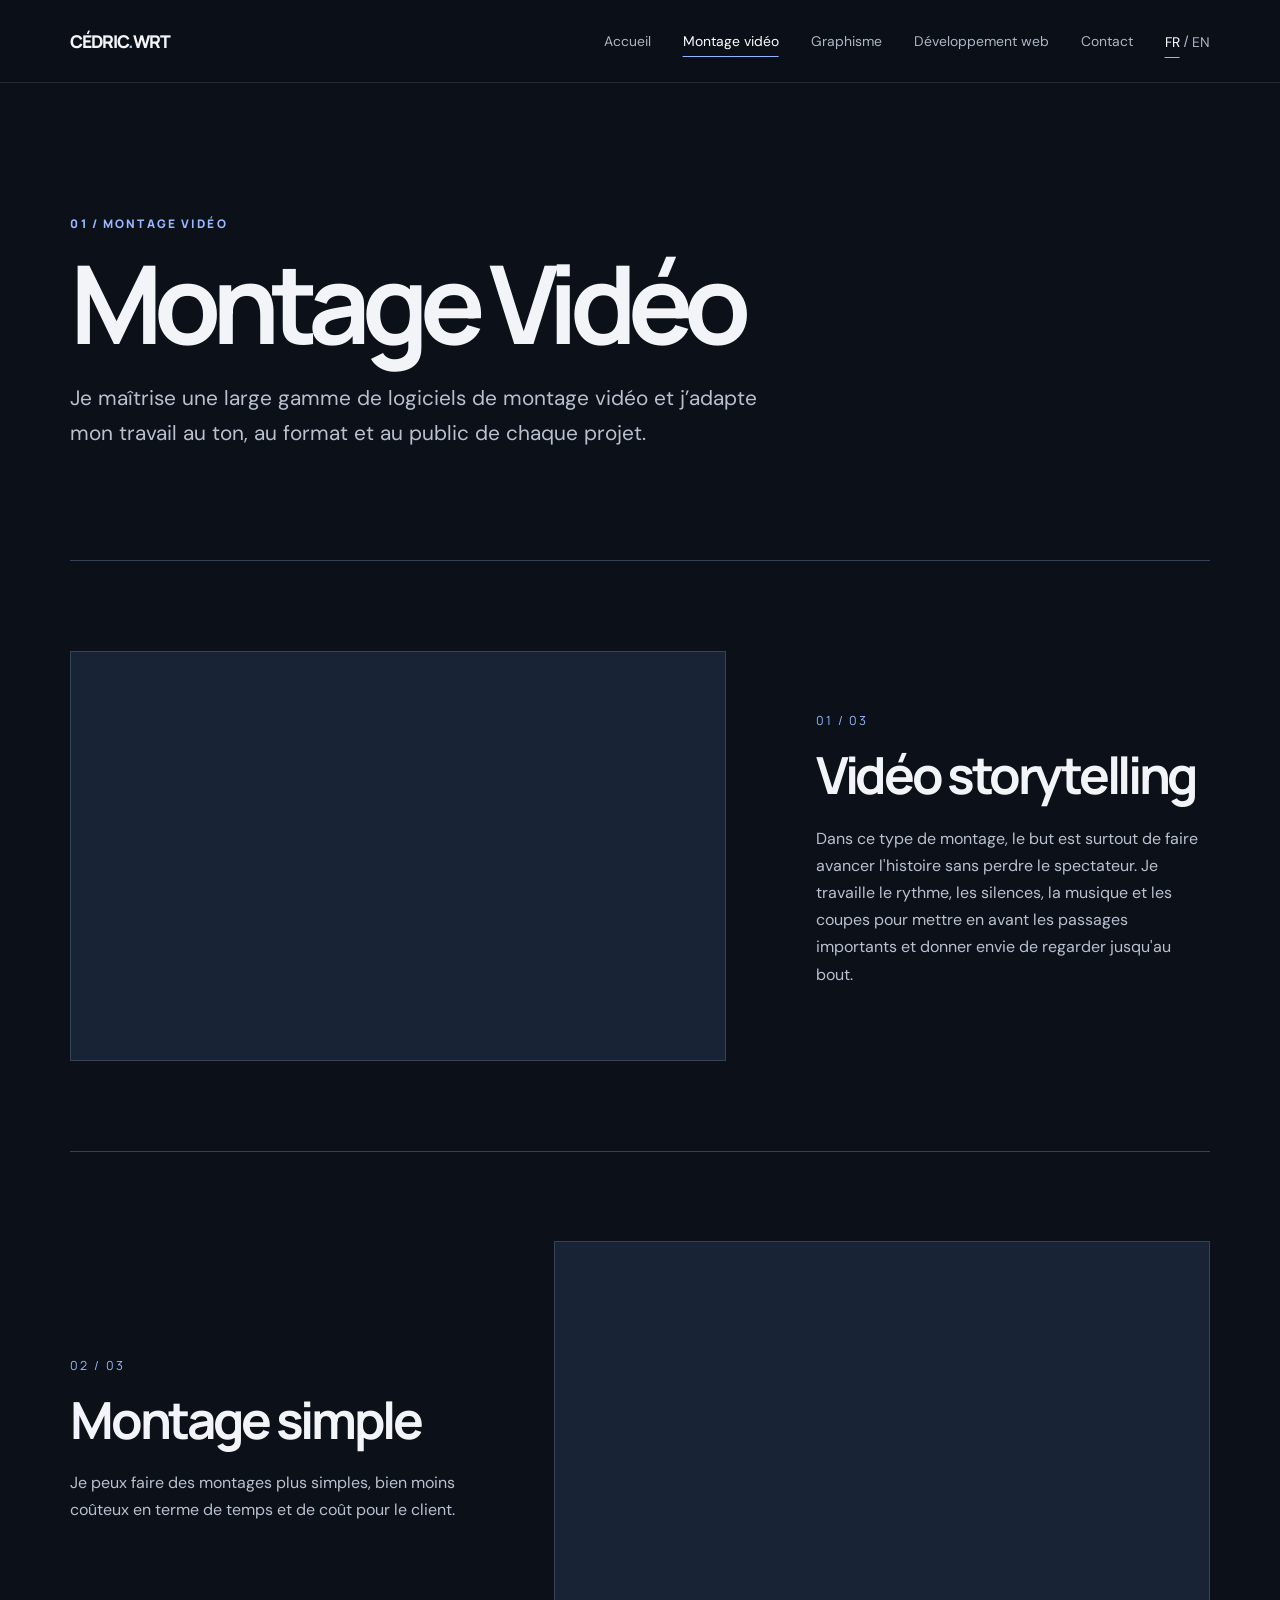
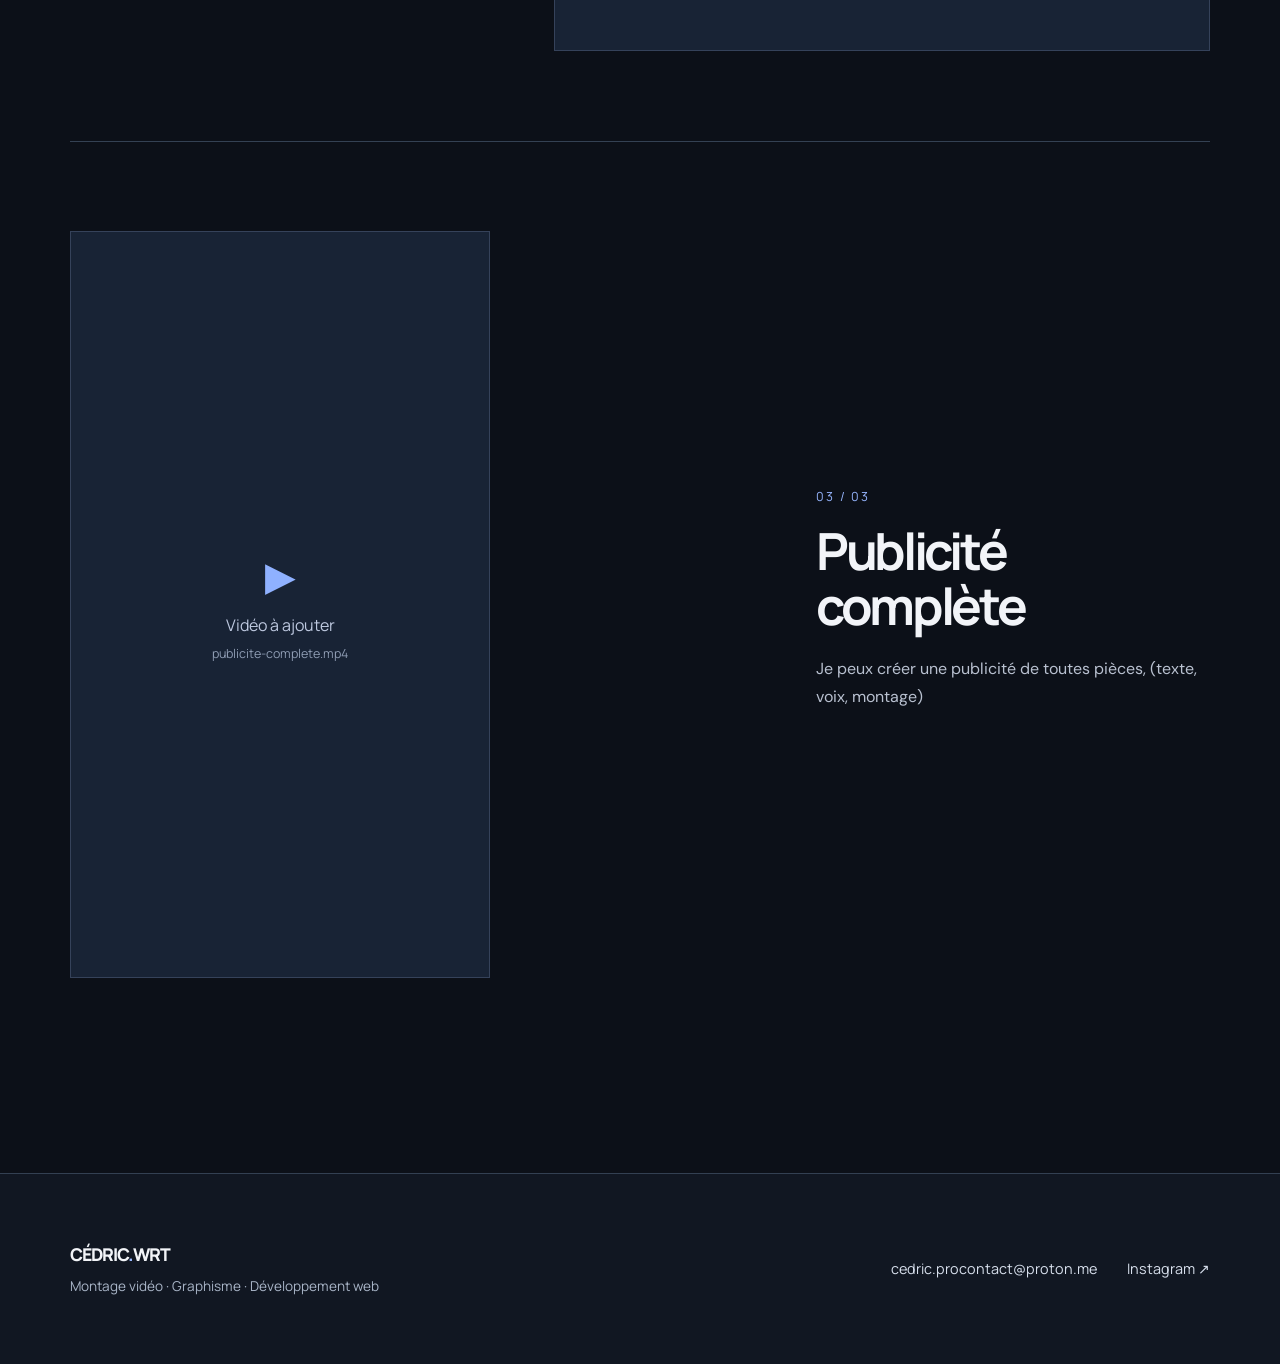
==== montage-video.html @ 8fe5d1e2 "Add files via upload" ====
<!DOCTYPE html>
<html lang="fr">
  <head>
    <meta charset="utf-8">
    <meta name="viewport" content="width=device-width, initial-scale=1">
    <meta name="description" content="Vidéo storytelling, montage simple et publicités complètes.">
    <meta name="theme-color" content="#0c1018">
    <title>Monteur vidéo pas cher — Cédric</title>
    <link rel="icon" type="image/svg+xml" href="data:image/svg+xml,%3Csvg%20xmlns%3D%22http%3A//www.w3.org/2000/svg%22%20viewBox%3D%220%200%2064%2064%22%3E%3Crect%20width%3D%2264%22%20height%3D%2264%22%20rx%3D%2214%22%20fill%3D%22%230c1018%22/%3E%3Cpath%20d%3D%22M17%2020h15c10%200%2016%205%2016%2012s-6%2012-16%2012H17V20zm12%208v8h4c4%200%206-1%206-4s-2-4-6-4h-4z%22%20fill%3D%22%239bb9ff%22/%3E%3Ccircle%20cx%3D%2251%22%20cy%3D%2245%22%20r%3D%224%22%20fill%3D%22%239bb9ff%22/%3E%3C/svg%3E">
    <link rel="stylesheet" href="style.css">
    <script src="app.js" defer></script>
    <noscript>
      <style>
        .menu-toggle { display: none; }
        .header-inner {
          height: auto;
          min-height: 82px;
          flex-wrap: wrap;
          padding-top: 20px;
          padding-bottom: 20px;
        }
        .nav { display: flex; position: static; flex-wrap: wrap; }
        img { opacity: 1 !important; }
      </style>
    </noscript>
  </head>

  <body data-page="video">
    <div id="app">
      <header class="site-header">
        <div class="shell header-inner">
          <a class="brand" href="index.html" aria-label="Cédric WRT, accueil">
            CÉDRIC<span>.</span>WRT
          </a>

          <button class="menu-toggle" type="button" aria-label="Ouvrir le menu" aria-expanded="false" aria-controls="main-nav">
            Menu
          </button>

          <nav class="nav" id="main-nav" aria-label="Navigation principale">
            <a href="index.html">Accueil</a>
            <a href="montage-video.html" aria-current="page">Montage vidéo</a>
            <a href="graphisme.html">Graphisme</a>
            <a href="developpement-web.html">Développement web</a>
            <a href="contact.html">Contact</a>
            <span class="language-switcher" role="group" aria-label="Langue">
              <a href="montage-video.html" lang="fr" hreflang="fr" aria-label="Voir cette page en français" aria-current="page">FR</a>
              <span aria-hidden="true"> / </span>
              <a href="video editing - en.html" lang="en" hreflang="en" aria-label="Voir cette page en anglais">EN</a>
            </span>
          </nav>
        </div>
      </header>

      <main>
        <section class="shell page-intro">
          <span class="eyebrow">01 / Montage vidéo</span>

          <h1>Montage Vidéo</h1>

          <p class="lead">
            Je maîtrise une large gamme de logiciels de montage
            vidéo et j’adapte mon travail au ton, au format et au
            public de chaque projet.
          </p>
        </section>

        <div class="shell work-list">
          <article class="work-row">
            <a
              class="media-frame video-frame"
              href="https://youtu.be/HVOf-MblB14?si=Utmf944ObLZimUbz"
              target="_blank"
              rel="noopener noreferrer"
              aria-label="Regarder la vidéo storytelling sur YouTube"
            >
              <img
                src="voir-sur-youtube.png"
                alt="Voir la vidéo storytelling sur YouTube"
                loading="lazy"
              >
            </a>

            <div class="work-copy">
              <span class="index">01 / 03</span>

              <h2>Vidéo storytelling</h2>

              <p>
                Dans ce type de montage, le but est surtout de
                faire avancer l'histoire sans perdre le spectateur.
                Je travaille le rythme, les silences, la musique
                et les coupes pour mettre en avant les passages
                importants et donner envie de regarder jusqu'au bout.
              </p>
            </div>
          </article>

          <article class="work-row reverse">
            <a
              class="media-frame video-frame"
              href="https://youtu.be/JXlJCIQVzCc?si=Ne_6Uoa5hXZgDZs-"
              target="_blank"
              rel="noopener noreferrer"
              aria-label="Regarder le montage simple sur YouTube"
            >
              <img
                src="voir-sur-youtube.png"
                alt="Voir le montage simple sur YouTube"
                loading="lazy"
              >
            </a>

            <div class="work-copy">
              <span class="index">02 / 03</span>

              <h2>Montage simple</h2>

              <p>
                Je peux faire des montages plus simples,
                bien moins coûteux en terme de temps et de
                coût pour le client.
              </p>
            </div>
          </article>

          <article class="work-row portrait-video">
            <div class="media-frame video-frame">
  <video src="publicite-complete.mp4" preload="metadata" controls playsinline aria-label="Publicité complète">
  </video>

  <div class="placeholder" aria-hidden="true">
    <span class="symbol">▶</span>
    <span>Vidéo à ajouter</span>
    <small>publicite-complete.mp4</small>
  </div>
</div>

            <div class="work-copy">
              <span class="index">03 / 03</span>

              <h2>Publicité complète</h2>

              <p>
                Je peux créer une publicité de toutes pièces,
                (texte, voix, montage)
              </p>
            </div>
          </article>
        </div>
      </main>

      <footer class="footer">
        <div class="shell footer-inner">
          <div>
            <a class="brand" href="index.html">
              CÉDRIC<span>.</span>WRT
            </a>
            <p>Montage vidéo · Graphisme · Développement web</p>
          </div>

          <div class="footer-links">
            <a href="mailto:cedric.procontact@proton.me">
              cedric.procontact@proton.me
            </a>

            <a href="https://www.instagram.com/cedric.wrt/" target="_blank" rel="noopener noreferrer">
              Instagram ↗
            </a>
          </div>
        </div>
      </footer>
    </div>
  </body>
</html>
---- style.css ----
@import url('https://fonts.googleapis.com/css2?family=DM+Sans:wght@400;500;600;700&family=Manrope:wght@400;500;600;700;800&display=swap');

:root {
  font-family: Manrope, Arial, sans-serif;
  color: #f2f4f8;
  background: #0c1018;
  font-size: 16px;
  scroll-behavior: smooth;
}

* {
  box-sizing: border-box;
}

body {
  margin: 0;
  min-width: 320px;
}

a {
  color: inherit;
  text-decoration: none;
}

button {
  font: inherit;
}

img,
video {
  display: block;
  max-width: 100%;
}

::selection {
  background: #a8c3ff;
  color: #101725;
}

.shell {
  max-width: 1440px;
  margin: auto;
  padding: 0 clamp(20px, 5.5vw, 88px);
}

.site-header {
  position: sticky;
  z-index: 20;
  top: 0;
  border-bottom: 1px solid #ffffff1c;
  background: #0c1018e8;
  backdrop-filter: blur(18px);
}

.header-inner {
  height: 82px;
  display: flex;
  align-items: center;
  justify-content: space-between;
  gap: 24px;
}

.brand {
  font-size: 1.1rem;
  font-weight: 800;
  letter-spacing: -.06em;
  white-space: nowrap;
}

.brand span {
  color: #99b8ff;
}

.nav {
  display: flex;
  gap: clamp(15px, 2.5vw, 34px);
  align-items: center;
}

.nav a {
  font-family: 'DM Sans', Arial, sans-serif;
  font-size: .87rem;
  color: #aeb6c6;
  transition: color .2s;
}

.nav a:hover,
.nav a[aria-current=page] {
  color: #fff;
}

.nav a[aria-current=page] {
  text-decoration: underline;
  text-decoration-color: #91b4ff;
  text-underline-offset: 10px;
}

.menu-toggle {
  display: none;
  background: none;
  border: 1px solid #41495b;
  border-radius: 8px;
  color: white;
  padding: 8px 11px;
}

.eyebrow {
  color: #99b8ff;
  text-transform: uppercase;
  letter-spacing: .18em;
  font-size: .74rem;
  font-weight: 800;
}

.page-intro {
  padding-top: clamp(75px, 10vw, 146px);
  padding-bottom: clamp(66px, 7vw, 110px);
}

.page-intro h1,
.home-hero h1 {
  font-size: clamp(3.6rem, 8.5vw, 8.6rem);
  line-height: .96;
  letter-spacing: -.085em;
  margin: 18px 0 26px;
  font-weight: 700;
  max-width: 1100px;
}

.home-hero h1 em,
.page-intro h1 em {
  font-style: normal;
  color: #98b7ff;
}

.lead {
  font-family: 'DM Sans', Arial, sans-serif;
  color: #b9c1d0;
  font-size: clamp(1.05rem, 1.7vw, 1.3rem);
  line-height: 1.65;
  max-width: 730px;
}

.home-hero {
  padding-top: clamp(80px, 12vw, 174px);
  padding-bottom: 60px;
}

.home-hero .lead {
  max-width: 680px;
}

.section-kicker {
  display: flex;
  align-items: center;
  gap: 16px;
  color: #9ba7bb;
  text-transform: uppercase;
  letter-spacing: .14em;
  font-size: .73rem;
  font-weight: 700;
  margin-bottom: 25px;
}

.section-kicker:before {
  content: '';
  width: 32px;
  height: 1px;
  background: #95b5ff;
}

.tiles {
  display: grid;
  grid-template-columns: repeat(3, minmax(0, 1fr));
  gap: 14px;
  margin: 0 0 110px;
}

.tile {
  min-height: clamp(350px, 38vw, 560px);
  position: relative;
  overflow: hidden;
  border: 1px solid #3c4961;
  background: #17223a;
  display: flex;
  flex-direction: column;
  justify-content: space-between;
  padding: 27px;
  isolation: isolate;
}

.tile:before {
  content: '';
  position: absolute;
  inset: 0;
  background: linear-gradient(180deg, transparent 38%, #090e1ce8 100%);
  z-index: -1;
}

.tile:nth-child(2) {
  background: #283044;
}

.tile:nth-child(3) {
  background: #1a2b35;
}

.tile:hover .tile-preview {
  transform: scale(1.05);
}

.tile-preview {
  position: absolute;
  inset: 0;
  z-index: -2;
  transition: transform .5s;
}

.tile-preview img {
  width: 100%;
  height: 100%;
  object-fit: cover;
  opacity: 0;
  transition: opacity .3s;
}

.tile-preview img.loaded {
  opacity: 1;
}

.tile:nth-child(1) .tile-preview {
  background: radial-gradient(circle at 60% 36%, #5477bc 0, #243758 38%, #142139 75%);
}

.tile:nth-child(2) .tile-preview {
  background: radial-gradient(circle at 35% 40%, #a4829c 0, #4c4056 36%, #242b3d 77%);
}

.tile:nth-child(3) .tile-preview {
  background: radial-gradient(circle at 70% 32%, #6e9c9a 0, #2c5b6a 34%, #182c3d 78%);
}

.tile .count {
  font-size: .79rem;
  color: #d9e1f4;
}

.tile-footer {
  display: flex;
  align-items: end;
  justify-content: space-between;
  gap: 10px;
}

.tile h2 {
  font-size: clamp(1.65rem, 3vw, 3rem);
  line-height: 1.05;
  letter-spacing: -.055em;
  margin: 0;
}

.tile .arrow {
  font-size: 2rem;
  line-height: 1;
}

.closing {
  display: flex;
  justify-content: space-between;
  gap: 28px;
  align-items: end;
  border-top: 1px solid #334052;
  padding: 50px 0 115px;
}

.closing h2 {
  max-width: 720px;
  font-size: clamp(1.6rem, 3vw, 3rem);
  line-height: 1.23;
  letter-spacing: -.05em;
  margin: 0;
  font-weight: 600;
}

.text-link {
  border-bottom: 1px solid #98b7ff;
  padding-bottom: 6px;
  color: #bdd0ff;
  white-space: nowrap;
}

.work-list {
  padding-bottom: 105px;
}

.work-row {
  display: grid;
  grid-template-columns: minmax(0, 1.25fr) minmax(270px, .75fr);
  gap: clamp(35px, 7vw, 110px);
  align-items: center;
  border-top: 1px solid #344153;
  padding: clamp(45px, 7vw, 95px) 0;
}

.work-row.reverse {
  grid-template-columns: minmax(270px, .75fr) minmax(0, 1.25fr);
}

.work-row.reverse .media-frame {
  grid-column: 2;
  grid-row: 1;
}

.work-row.reverse .work-copy {
  grid-column: 1;
  grid-row: 1;
}

.work-copy .index {
  color: #97b6ff;
  font-size: .78rem;
  letter-spacing: .15em;
}

.work-copy h2 {
  font-size: clamp(2rem, 4vw, 4.4rem);
  letter-spacing: -.065em;
  line-height: 1.08;
  margin: 17px 0 22px;
}

.work-copy p {
  font-family: 'DM Sans', Arial, sans-serif;
  color: #b9c1d0;
  line-height: 1.7;
  max-width: 450px;
}

.media-frame {
  aspect-ratio: 16/10;
  position: relative;
  background: #182335;
  border: 1px solid #35425a;
  overflow: hidden;
  display: grid;
  place-items: center;
}

.media-frame img,
.media-frame video {
  position: absolute;
  inset: 0;
  width: 100%;
  height: 100%;
  object-fit: cover;
  opacity: 0;
  transition: opacity .3s;
}

.media-frame .loaded {
  opacity: 1;
}

.placeholder {
  z-index: 1;
  text-align: center;
  color: #bdc8df;
  padding: 18px;
  pointer-events: none;
}

.placeholder .symbol {
  font-size: 2.5rem;
  color: #8fb1ff;
  display: block;
  margin-bottom: 12px;
}

.placeholder small {
  display: block;
  color: #8d9bb2;
  font-size: .78rem;
  margin-top: 9px;
  overflow-wrap: anywhere;
}

.media-frame:has(.loaded) .placeholder {
  display: none;
}

.media-frame video.loaded {
  z-index: 2;
}

.external-badge {
  position: absolute;
  right: 20px;
  bottom: 18px;
  z-index: 3;
  background: #0b1328cb;
  color: white;
  border: 1px solid #95aed4;
  padding: 9px 14px;
  font-size: .82rem;
}

.media-link:hover .external-badge {
  background: #9bb9ff;
  color: #0b1526;
}

.gallery-section {
  border-top: 1px solid #334052;
  padding: 65px 0 85px;
}

.section-heading {
  display: flex;
  align-items: end;
  justify-content: space-between;
  gap: 20px;
  margin-bottom: 34px;
}

.section-heading h2 {
  font-size: clamp(2.2rem, 5vw, 5rem);
  letter-spacing: -.07em;
  line-height: 1;
  margin: 0;
}

.section-heading p {
  color: #aeb8ca;
  max-width: 420px;
  line-height: 1.6;
  margin: 0;
}

.carousel {
  max-width: 1010px;
  margin: auto;
}

.slide-visual {
  aspect-ratio: 16/9;
  background: #182335;
}

.carousel-bottom {
  display: flex;
  justify-content: space-between;
  gap: 24px;
  align-items: center;
  margin-top: 20px;
}

.slide-caption {
  color: #c6cedb;
  margin: 0;
}

.carousel-controls {
  display: flex;
  align-items: center;
  gap: 13px;
  white-space: nowrap;
}

.carousel-controls button {
  border: 1px solid #526079;
  color: #fff;
  background: transparent;
  border-radius: 50%;
  width: 46px;
  height: 46px;
  cursor: pointer;
  font-size: 1.35rem;
}

.carousel-controls button:hover,
.carousel-controls button:focus-visible {
  background: #a6bfff;
  color: #09111d;
}

.counter {
  font-size: .8rem;
  color: #aab9d1;
  min-width: 52px;
  text-align: center;
}

.logo-board {
  max-width: 1010px;
  margin: auto;
}

.two-up {
  display: grid;
  grid-template-columns: repeat(2, minmax(0, 1fr));
  gap: 20px;
}

.two-up .media-frame {
  aspect-ratio: 18/25;
}

.portrait-video .media-frame {
  aspect-ratio: 9 / 16;
  max-width: 420px;
}

.card-caption {
  color: #acb8c9;
  margin: 14px 0 0;
}

.contact-block {
  display: grid;
  grid-template-columns: 1fr 1fr;
  gap: 45px;
  border-top: 1px solid #344153;
  padding: 75px 0 145px;
}

.contact-block h2 {
  font-size: clamp(1.7rem, 3vw, 3.2rem);
  line-height: 1.25;
  letter-spacing: -.05em;
  margin: 0;
}

.contact-links {
  display: grid;
  gap: 28px;
}

.contact-links a {
  font-size: clamp(1.2rem, 2vw, 2rem);
  border-bottom: 1px solid #344153;
  padding-bottom: 18px;
  overflow-wrap: anywhere;
}

.contact-links a:hover {
  color: #a5beff;
}

.contact-links span {
  display: block;
  font-size: .74rem;
  text-transform: uppercase;
  letter-spacing: .14em;
  color: #a9b9d1;
  margin-bottom: 10px;
}

.footer {
  border-top: 1px solid #334052;
  background: #111722;
}

.footer-inner {
  min-height: 190px;
  display: flex;
  justify-content: space-between;
  align-items: center;
  gap: 30px;
}

.footer p {
  color: #a9b5c7;
  font-size: .85rem;
  margin: 11px 0 0;
}

.footer-links {
  display: flex;
  flex-wrap: wrap;
  gap: 16px 30px;
  color: #d7dfec;
  font-size: .9rem;
}

.footer-links a:hover {
  color: #9dbbff;
}

:focus-visible {
  outline: 2px solid #a5c2ff;
  outline-offset: 4px;
}

@media (max-width: 900px) {
  .header-inner {
    height: 70px;
  }

  .tiles {
    grid-template-columns: 1fr;
    gap: 12px;
  }

  .tile {
    min-height: 340px;
  }

  .work-row,
  .work-row.reverse {
    grid-template-columns: 1fr;
    gap: 25px;
  }

  .work-row.reverse .media-frame,
  .work-row.reverse .work-copy {
    grid-column: auto;
    grid-row: auto;
  }

  .work-row.reverse .media-frame {
    order: 0;
  }

  .work-row.reverse .work-copy {
    order: 1;
  }

  .closing,
  .contact-block {
    display: block;
  }

  .closing .text-link {
    display: inline-block;
    margin-top: 25px;
  }

  .contact-links {
    margin-top: 38px;
  }
}

@media (max-width: 690px) {
  .menu-toggle {
    display: block;
  }

  .nav {
    display: none;
    position: absolute;
    top: 70px;
    left: 0;
    right: 0;
    background: #101722;
    border-bottom: 1px solid #45506a;
    padding: 22px;
    flex-direction: column;
    align-items: flex-start;
    gap: 22px;
  }

  .nav.open {
    display: flex;
  }

  .nav a {
    font-size: 1rem;
  }

  .page-intro {
    padding-top: 77px;
    padding-bottom: 60px;
  }

  .home-hero {
    padding-top: 92px;
  }

  .home-hero h1,
  .page-intro h1 {
    font-size: clamp(3.1rem, 15vw, 5.7rem);
  }

  .section-heading {
    display: block;
  }

  .section-heading p {
    margin-top: 16px;
  }

  .two-up {
    grid-template-columns: 1fr;
  }

  .footer-inner {
    align-items: flex-start;
    flex-direction: column;
    justify-content: center;
    padding-top: 36px;
    padding-bottom: 36px;
  }

  .carousel-bottom {
    align-items: flex-start;
    flex-direction: column;
  }

  .contact-block {
    padding-bottom: 90px;
  }
}
/* Same typography, colors and active state as the navigation. */
.language-switcher { white-space: nowrap; color: #aeb6c6; }
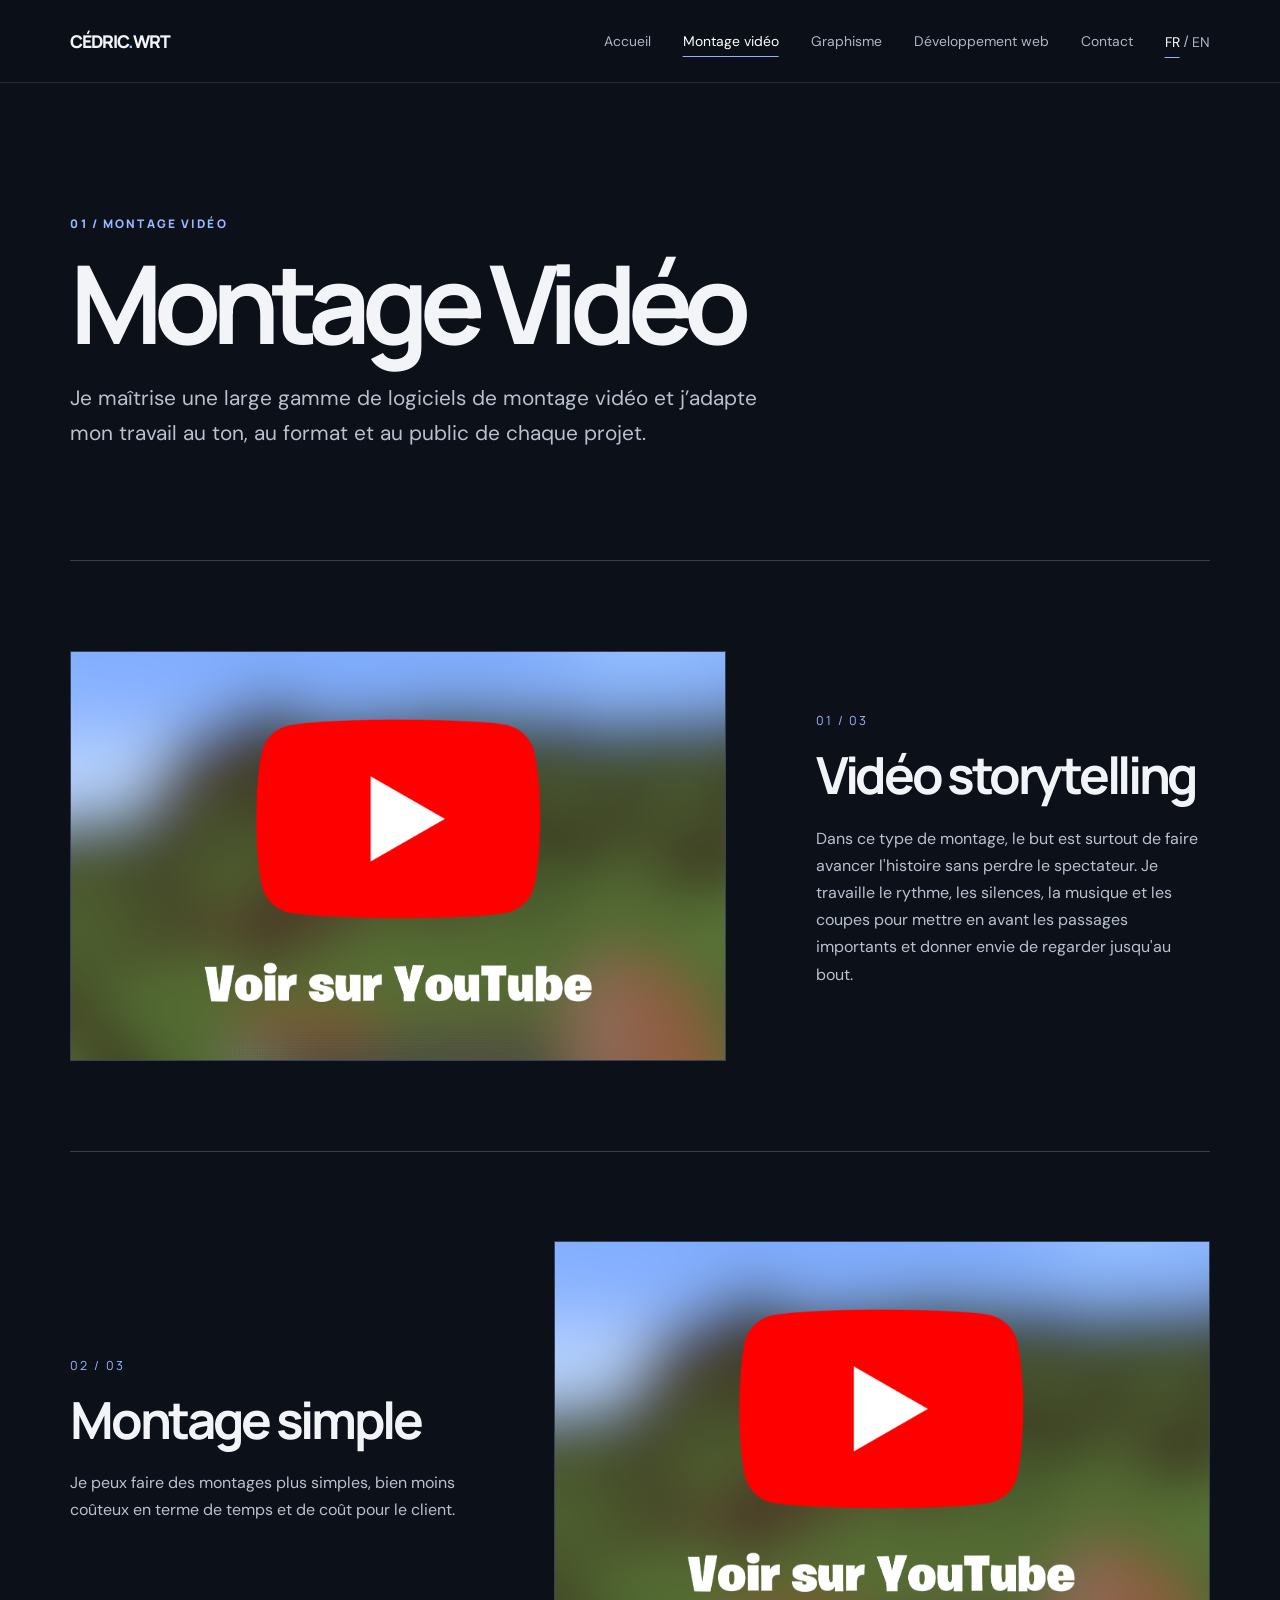
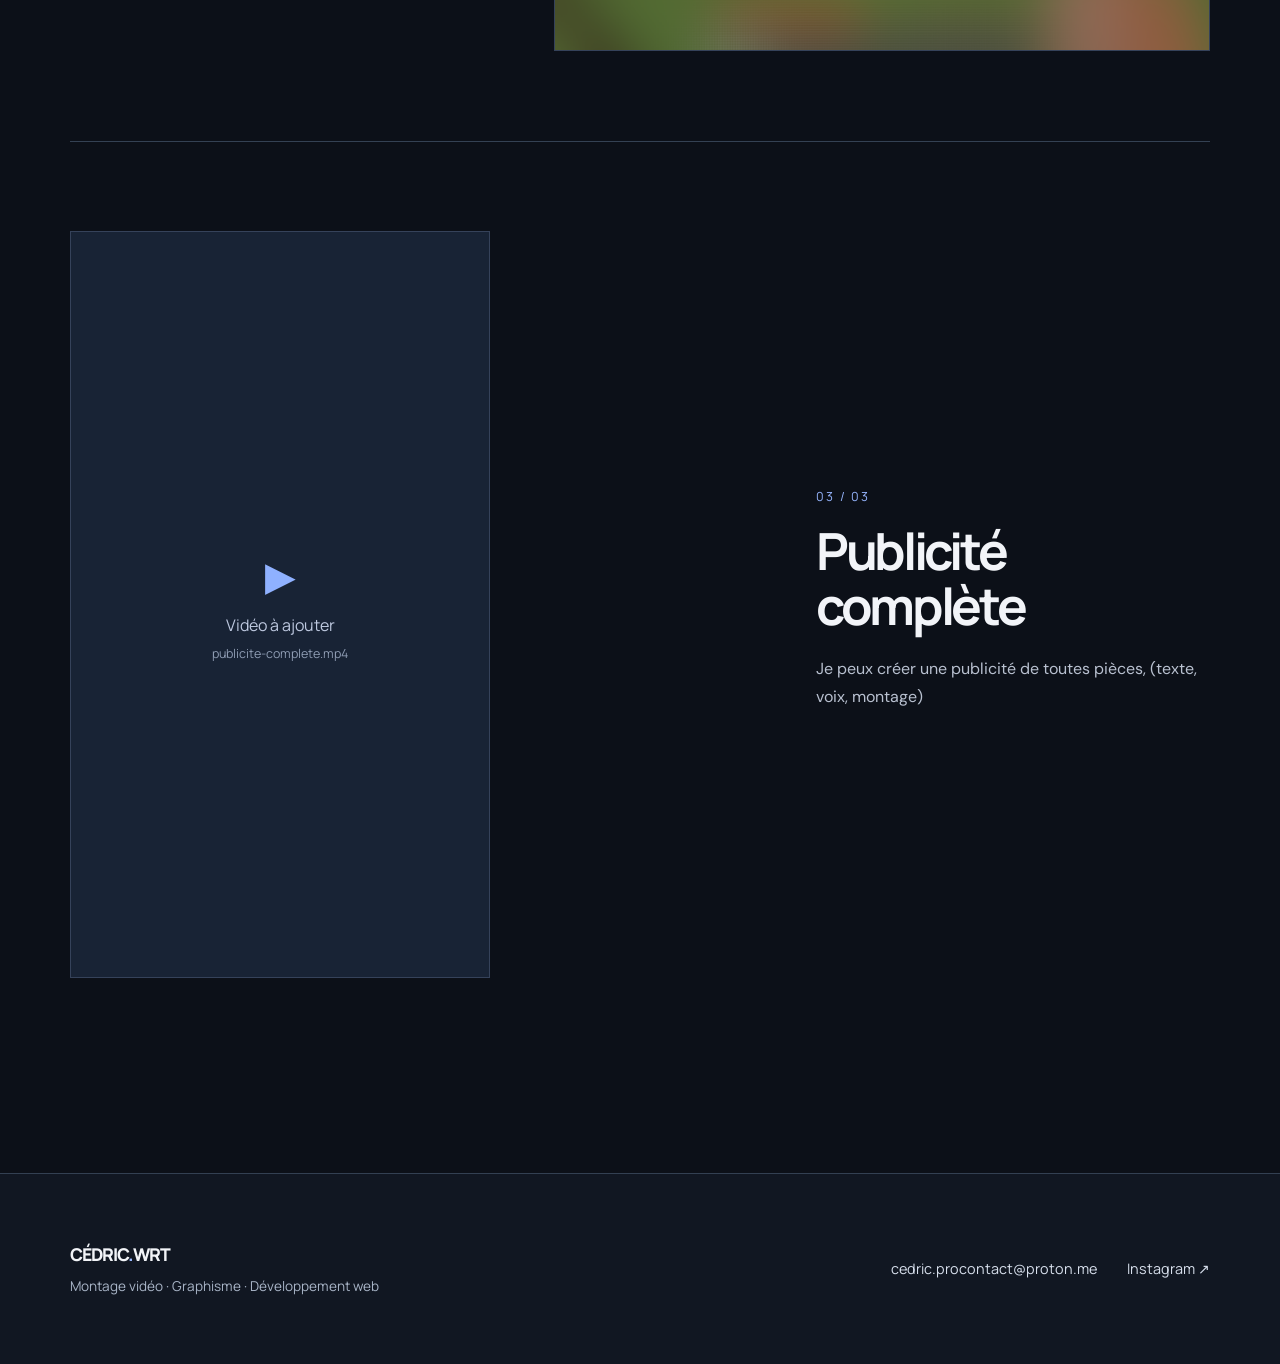
==== commit 42091f49: "Add files via upload" ====
--- a/montage-video.html
+++ b/montage-video.html
@@ -75,7 +75,7 @@
               aria-label="Regarder la vidéo storytelling sur YouTube"
             >
               <img
-                src="voir-sur-youtube.png"
+                src="voir-sur-youtube.PNG"
                 alt="Voir la vidéo storytelling sur YouTube"
                 loading="lazy"
               >
@@ -105,7 +105,7 @@
               aria-label="Regarder le montage simple sur YouTube"
             >
               <img
-                src="voir-sur-youtube.png"
+                src="voir-sur-youtube.PNG"
                 alt="Voir le montage simple sur YouTube"
                 loading="lazy"
               >
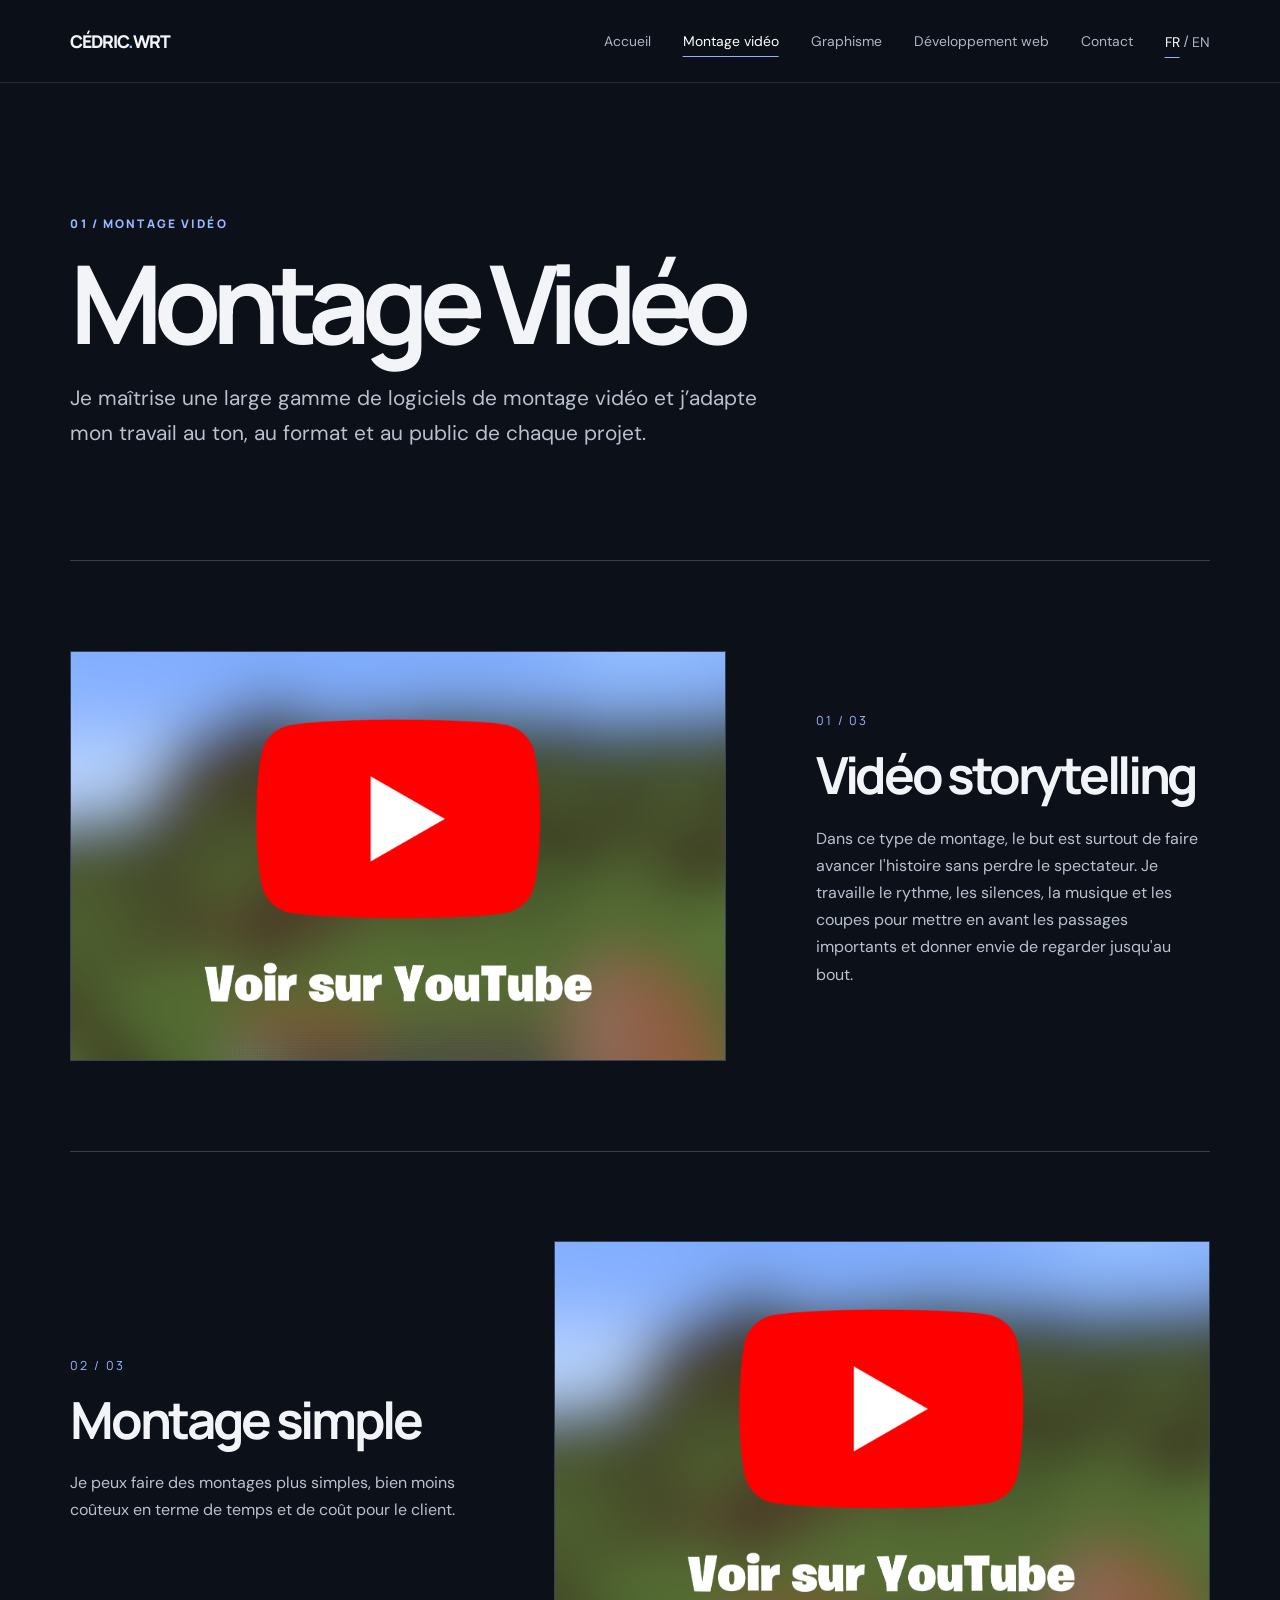
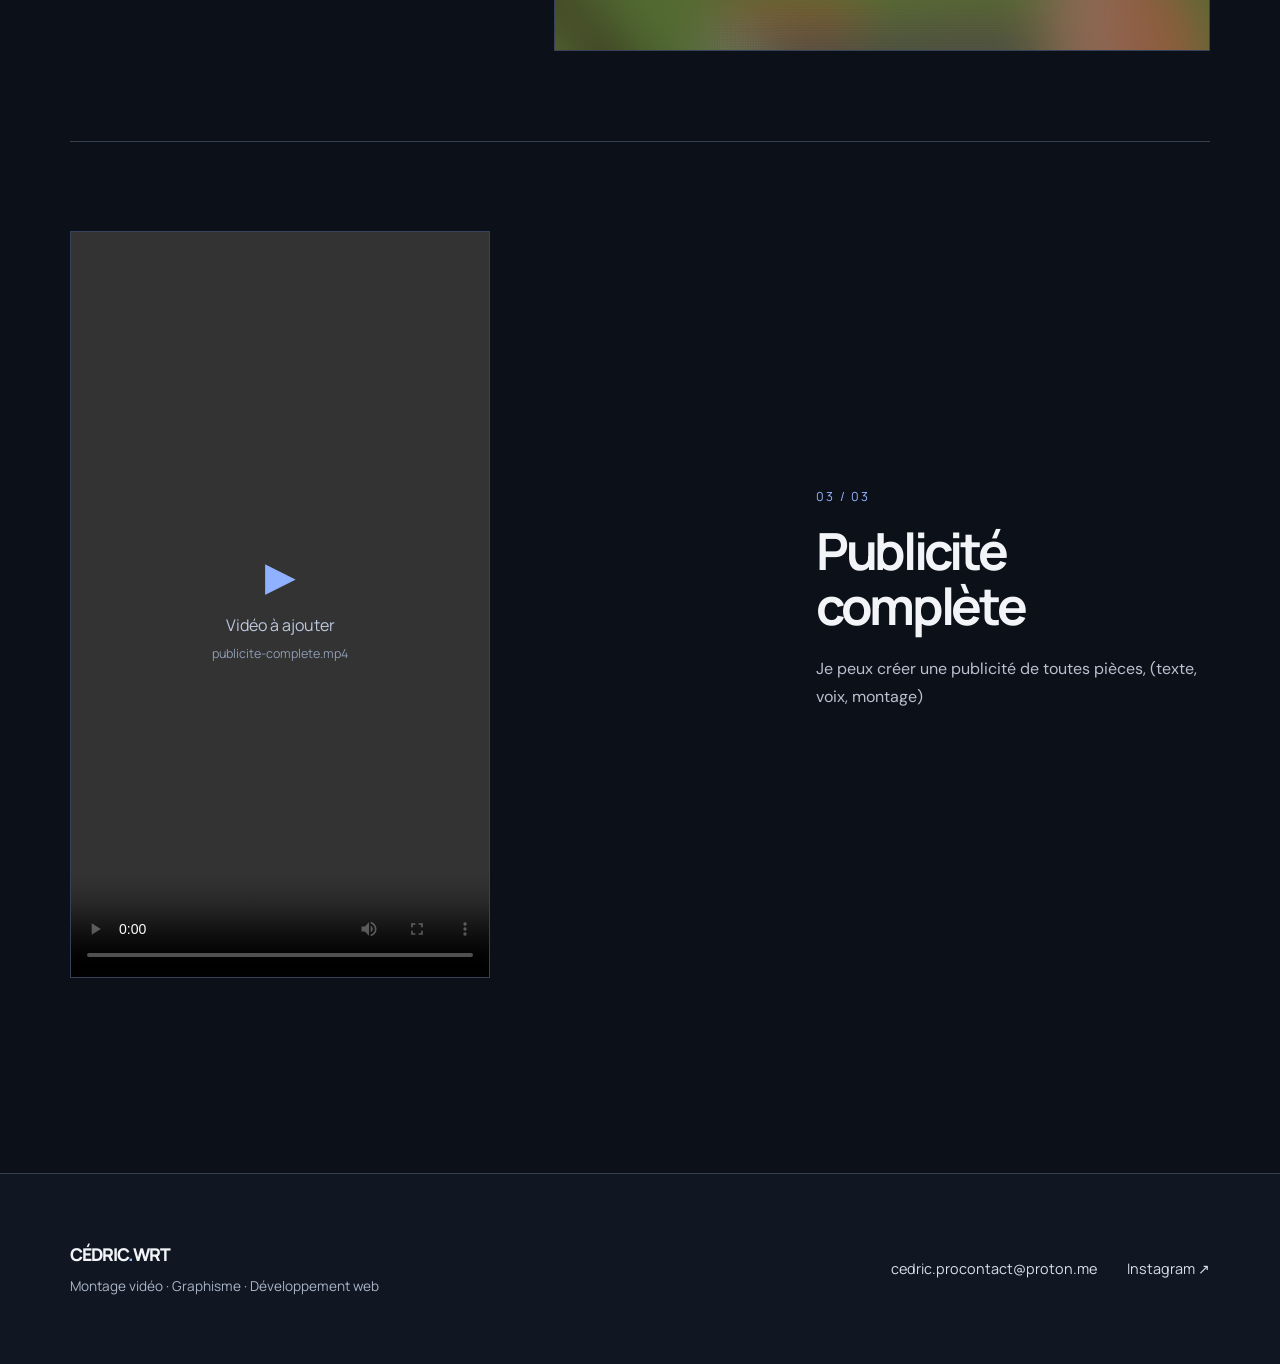
==== commit 8e0104fe: "Add files via upload" ====
--- a/montage-video.html
+++ b/montage-video.html
@@ -126,7 +126,7 @@
 
           <article class="work-row portrait-video">
             <div class="media-frame video-frame">
-  <video src="publicite-complete.mp4" preload="metadata" controls playsinline aria-label="Publicité complète">
+  <video src="publicite-complete.MP4" preload="metadata" controls playsinline aria-label="Publicité complète">
   </video>
 
   <div class="placeholder" aria-hidden="true">
--- a/style.css
+++ b/style.css
@@ -220,7 +220,7 @@
   width: 100%;
   height: 100%;
   object-fit: cover;
-  opacity: 0;
+  opacity: 1;
   transition: opacity .3s;
 }
 
@@ -353,7 +353,7 @@
   width: 100%;
   height: 100%;
   object-fit: cover;
-  opacity: 0;
+  opacity: 1;
   transition: opacity .3s;
 }
 
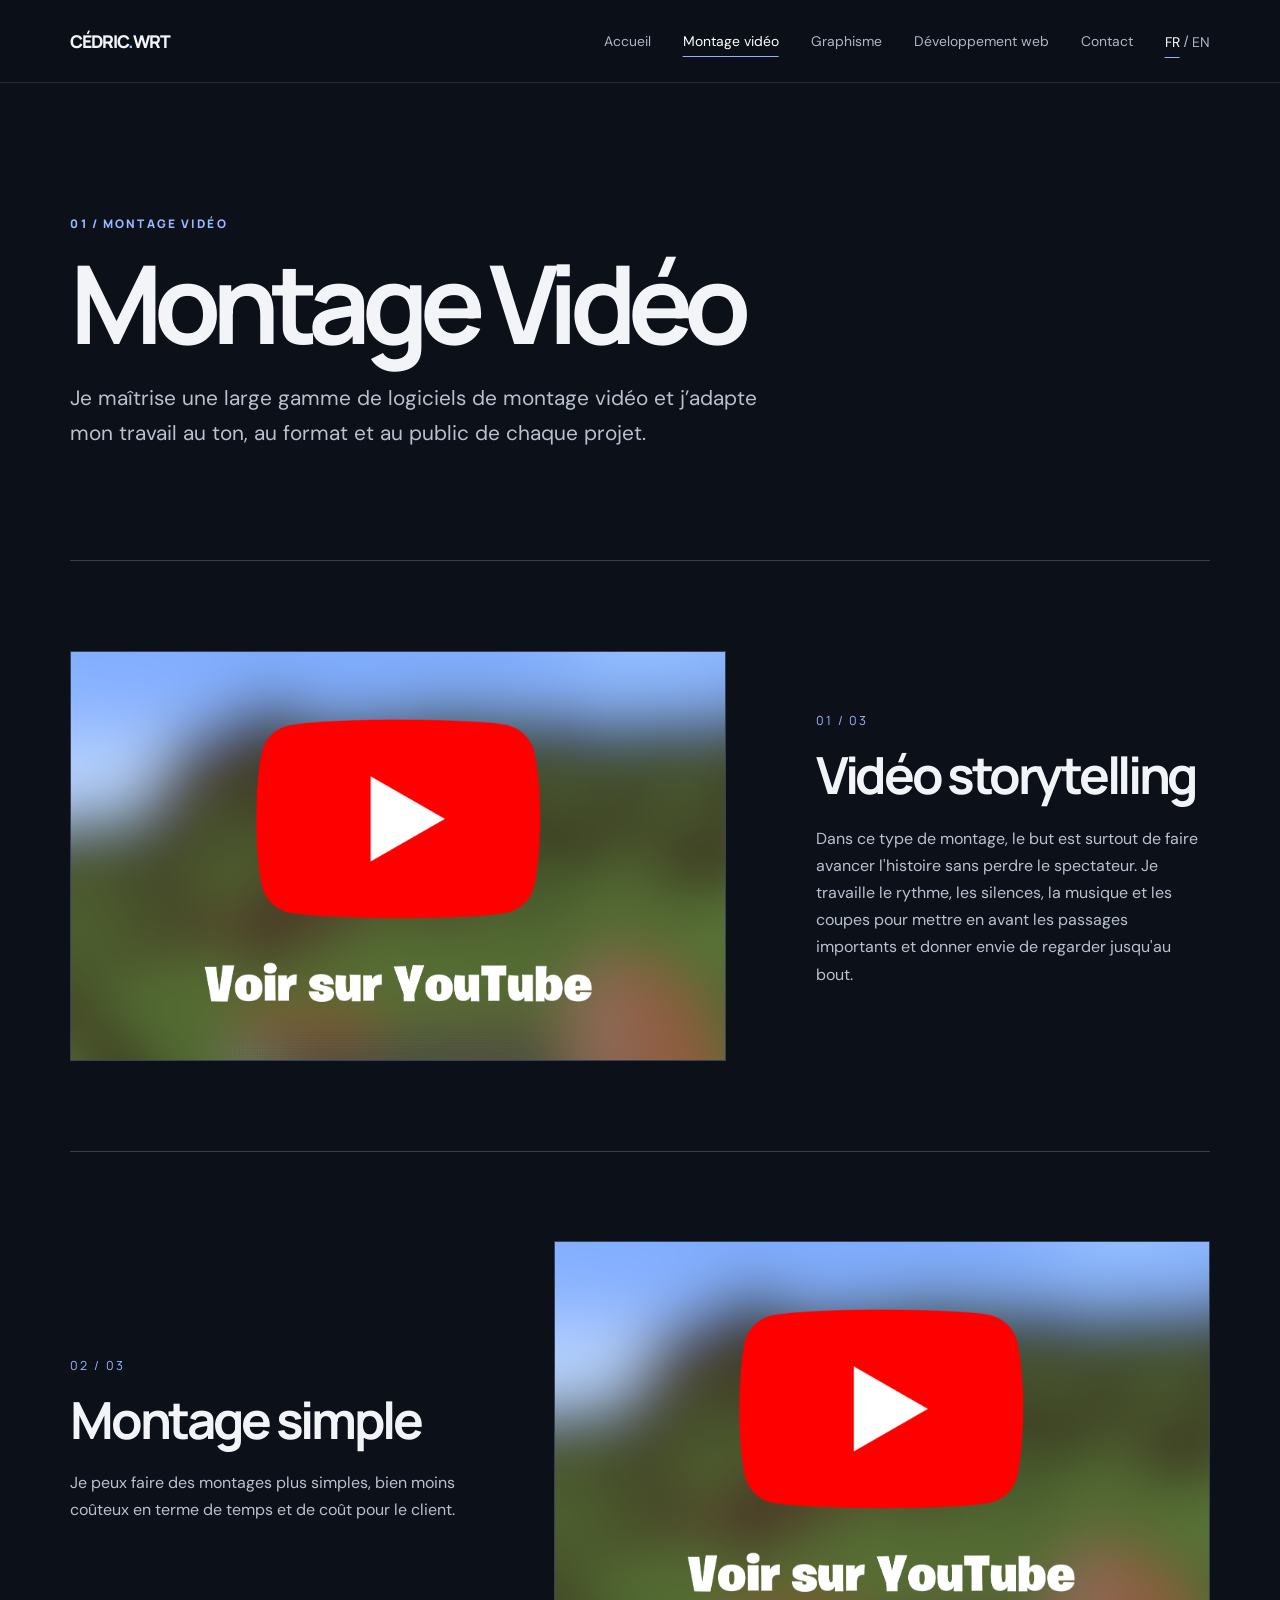
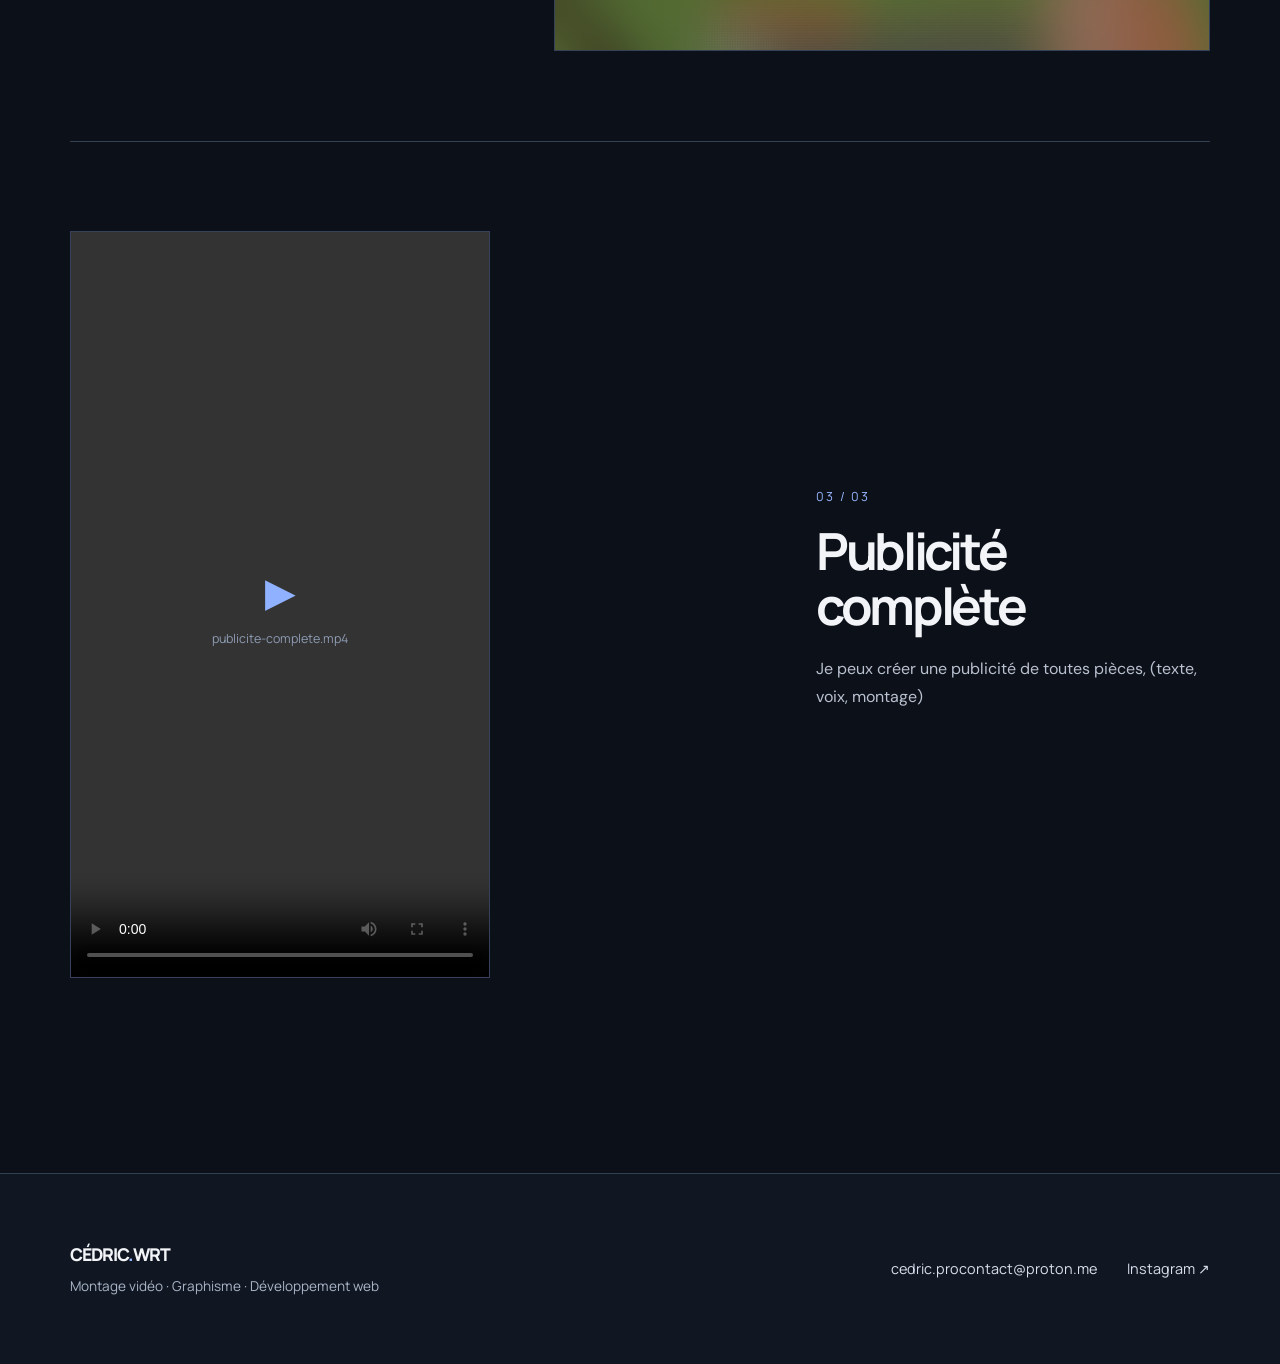
==== commit 57d47f51: "Add files via upload" ====
--- a/montage-video.html
+++ b/montage-video.html
@@ -131,7 +131,7 @@
 
   <div class="placeholder" aria-hidden="true">
     <span class="symbol">▶</span>
-    <span>Vidéo à ajouter</span>
+    <span></span>
     <small>publicite-complete.mp4</small>
   </div>
 </div>
